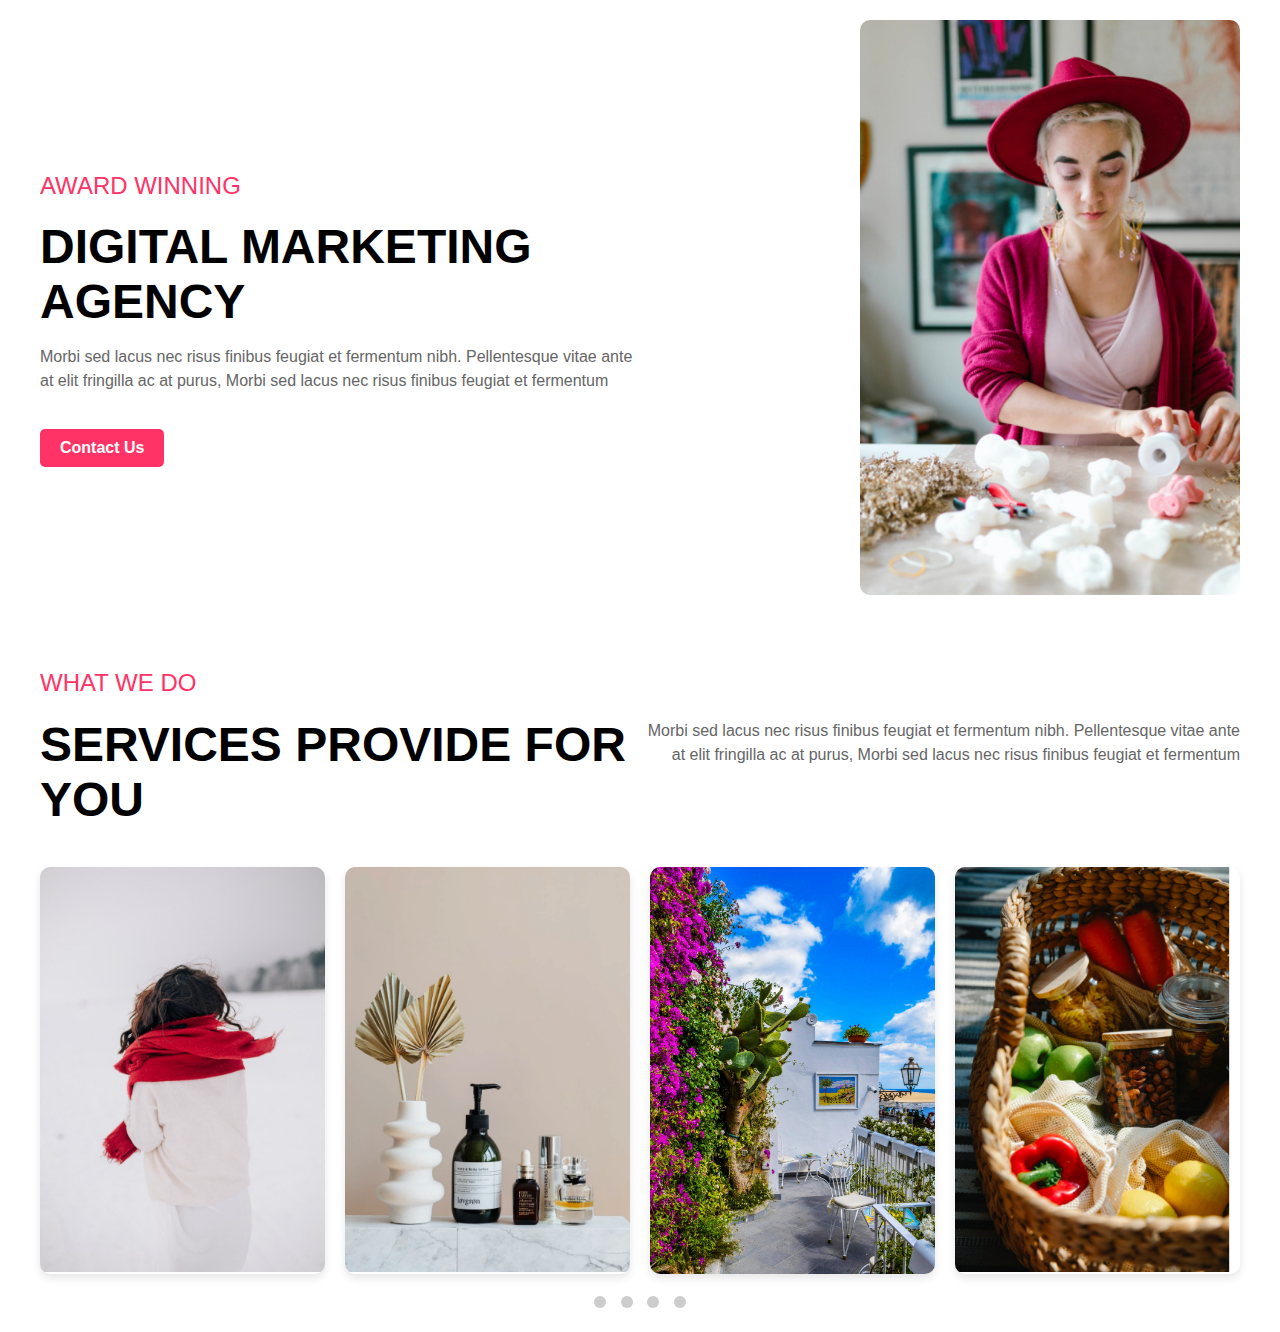
==== index.html @ c3f6c9e7 "half complete" ====
<!DOCTYPE html>
<html lang="en">
<head>
    <meta charset="UTF-8">
    <meta name="viewport" content="width=device-width, initial-scale=1.0">
    <title>Combined Webpage</title>
    <link rel="stylesheet" href="css/style.css">
</head>
<body>
    <div class="page">
        <div class="container1">
            <div class="text-content1">
                <h2>AWARD WINNING</h2>
                <h1>DIGITAL MARKETING AGENCY</h1>
                <p>Morbi sed lacus nec risus finibus feugiat et fermentum nibh. Pellentesque vitae ante at elit fringilla ac at purus, Morbi sed lacus nec risus finibus feugiat et fermentum</p>
                <a href="contact.html" class="contact-button" id="contactUsButton">Contact Us</a>
            </div>
            <div class="image-content">
                <img src="img/hero.png" alt="Marketing Image" width="380px">
            </div>
        </div>

        <div class="container">
            <div class="header">
                <div class="text-content2">
                    <h2>WHAT WE DO</h2>
                    <h1>SERVICES PROVIDE FOR YOU</h1>
                </div>
                <div class="right">
                    <p>Morbi sed lacus nec risus finibus feugiat et fermentum nibh. Pellentesque vitae ante at elit fringilla ac at purus, Morbi sed lacus nec risus finibus feugiat et fermentum</p>
                </div>
            </div>
            
            <div class="services">
                <div class="card" data-index="0">
                    <img src="img/1.png" alt="Service 1">
                    <div class="card-content">
                        <h3>WEB DEVELOPMENT</h3>
                        <p>Morbi sed lacus nec risus finibus feugiat et fermentum nibh. Pellentesque</p>
                        <a href="https://www.fylehq.com/" class="read-more">READ MORE</a>
                    </div>
                </div>
                <div class="card" data-index="1">
                    <img src="img/2.png" alt="Service 2">
                    <div class="card-content">
                        <h3>WEB DESIGN</h3>
                        <p>Morbi sed lacus nec risus finibus feugiat et fermentum nibh. Pellentesque</p>
                        <a href="https://www.fylehq.com/" class="read-more">READ MORE</a>
                    </div>
                </div>
                <div class="card" data-index="2">
                    <img src="img/4.png" alt="Service 3">
                    <div class="card-content">
                        <h3>DIGITAL MARKETING</h3>
                        <p>Morbi sed lacus nec risus finibus feugiat et fermentum nibh. Pellentesque</p>
                        <a href="https://www.fylehq.com/" class="read-more">READ MORE</a>
                    </div>
                </div>
                <div class="card" data-index="3">
                    <img src="img/3.png" alt="Service 4">
                    <div class="card-content">
                        <h3>SEO SERVICES</h3>
                        <p>Morbi sed lacus nec risus finibus feugiat et fermentum nibh. Pellentesque</p>
                        <a href="https://www.fylehq.com/" class="read-more">READ MORE</a>
                    </div>
                </div>
            </div>
            <div class="pagination">
                <span class="dot" data-index="0"></span>
                <span class="dot" data-index="1"></span>
                <span class="dot" data-index="2"></span>
                <span class="dot" data-index="3"></span>
            </div>
        </div>
    </div>

    <script src="js/main.js"></script>
</body>
</html>
---- css/style.css ----
body, html {
    font-family: Arial, sans-serif;
    margin: 0;
    padding: 0;
    height: 100%;
    background-color: #fff;
    display: flex;
    justify-content: center;
    align-items: flex-start; /* Adjusted to align items at the top */
}

.page {
    width: 100%;
    max-width: 1200px;
    margin: 0 auto;
    padding: 20px;
    overflow-y: auto; /* Allow vertical scrolling */
}

.container1 {
    display: flex;
    align-items: center;
    justify-content: space-between;
    margin-bottom: 50px;
}

.text-content1, .text-content2 {
    max-width: 50%;
}

.text-content1 h2, .header h2 {
    color: #ff3366;
    font-weight: normal;
    font-size: 24px;
}

.text-content1 h1, .header h1 {
    font-size: 48px;
    margin: 10px 0;
}

.text-content1 p, .header p {
    color: #666;
    font-size: 16px;
    line-height: 1.5;
}

.contact-button {
    display: inline-block;
    padding: 10px 20px;
    margin-top: 20px;
    background-color: #ff3366;
    color: #fff;
    text-decoration: none;
    font-weight: bold;
    border-radius: 5px;
}

.image-content img {
    border-radius: 10px;
}

.header {
    display: flex;
    justify-content: space-between;
    align-items: center;
    margin-bottom: 30px;
}

.right {
    text-align: right;
    width: 50%;
}

.services {
    display: flex;
    gap: 20px;
}

.card {
    position: relative;
    flex: 1;
    border-radius: 10px;
    overflow: hidden;
    box-shadow: 0 4px 8px rgba(0, 0, 0, 0.1);
    cursor: pointer;
    transition: transform 0.3s;
}

.card img {
    width: 100%;
    height: auto;
    display: block;
    transition: opacity 0.3s;
}

.card-content {
    position: absolute;
    top: 0;
    left: 0;
    right: 0;
    bottom: 0;
    background-color: rgba(0, 0, 0, 0.8);
    color: #fff;
    display: flex;
    flex-direction: column;
    justify-content: center;
    align-items: center;
    text-align: center;
    opacity: 0;
    transition: opacity 0.3s;
    padding: 20px;
}

.card-content h3 {
    font-size: 24px;
    margin-bottom: 10px;
}

.card-content p {
    font-size: 16px;
    margin-bottom: 20px;
}

.card-content .read-more {
    display: inline-block;
    padding: 10px 20px;
    background-color: #fff;
    color: #ff3366;
    text-decoration: none;
    font-weight: bold;
    border-radius: 5px;
}

.card:hover {
    transform: scale(1.05);
}

.card:hover img {
    opacity: 0;
}

.card:hover .card-content {
    opacity: 1;
}

.pagination {
    text-align: center;
    margin-top: 20px;
}

.dot {
    display: inline-block;
    width: 12px;
    height: 12px;
    margin: 0 5px;
    background-color: #ccc;
    border-radius: 50%;
    cursor: pointer;
}

.dot.active {
    background-color: #ff3366;
}

.contact-page {
    max-width: 600px;
    margin: 50px auto;
    padding: 20px;
    border: 1px solid #ddd;
    border-radius: 10px;
    box-shadow: 0 4px 8px rgba(0, 0, 0, 0.1);
}

.contact-page h1 {
    font-size: 32px;
    margin-bottom: 20px;
    text-align: center;
}

.contact-page form {
    display: flex;
    flex-direction: column;
}

.contact-page label {
    margin-bottom: 5px;
    font-weight: bold;
}

.contact-page input, .contact-page textarea {
    margin-bottom: 20px;
    padding: 10px;
    font-size: 16px;
    border: 1px solid #ddd;
    border-radius: 5px;
}

.contact-page button {
    padding: 10px 20px;
    background-color: #ff3366;
    color: #fff;
    border: none;
    border-radius: 5px;
    font-size: 16px;
    cursor: pointer;
}

.contact-page button:hover {
    background-color: #ff6699;
}
.name-row {
    display: flex;
    justify-content: space-between;
}

input[type="text"], input[type="email"] {
    border: none;
    border-bottom: 1px solid #ccc; /* Underline style */
    padding: 10px;
    font-size: 16px;
    display: block;
    width: 100%;
    box-sizing: border-box; /* Include padding and border in width */
}

input[type="text"] {
    flex: 1; /* Flex grow to fill space */
    margin-right: 10px; /* Spacing between first name and last name */
}

input[type="checkbox"] {
    margin-right: 10px;
}

.agreement {
    margin: 20px 0;
}

button {
    padding: 10px 20px;
    background-color: #ff3366;
    color: #fff;
    border: none;
    border-radius: 5px;
    font-size: 16px;
    cursor: pointer;
}

button:hover {
    background-color: #ff6699;
}
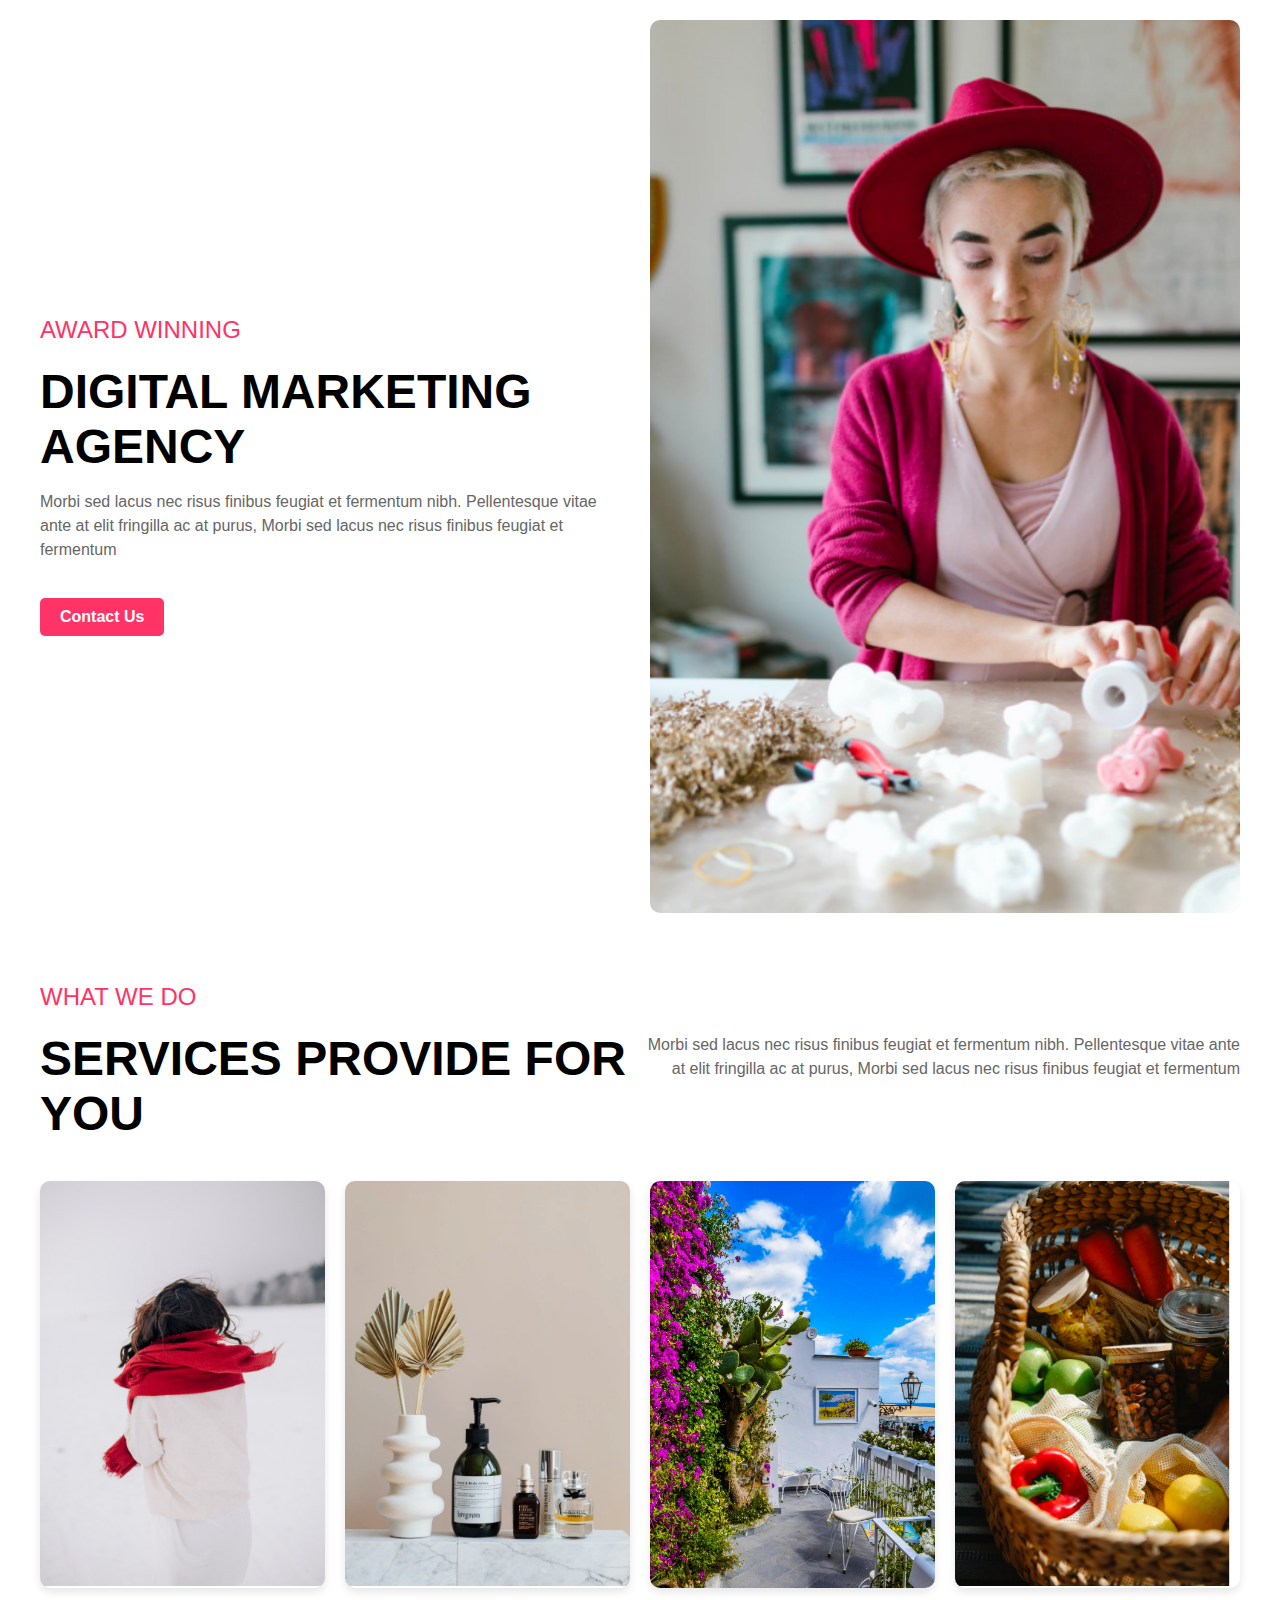
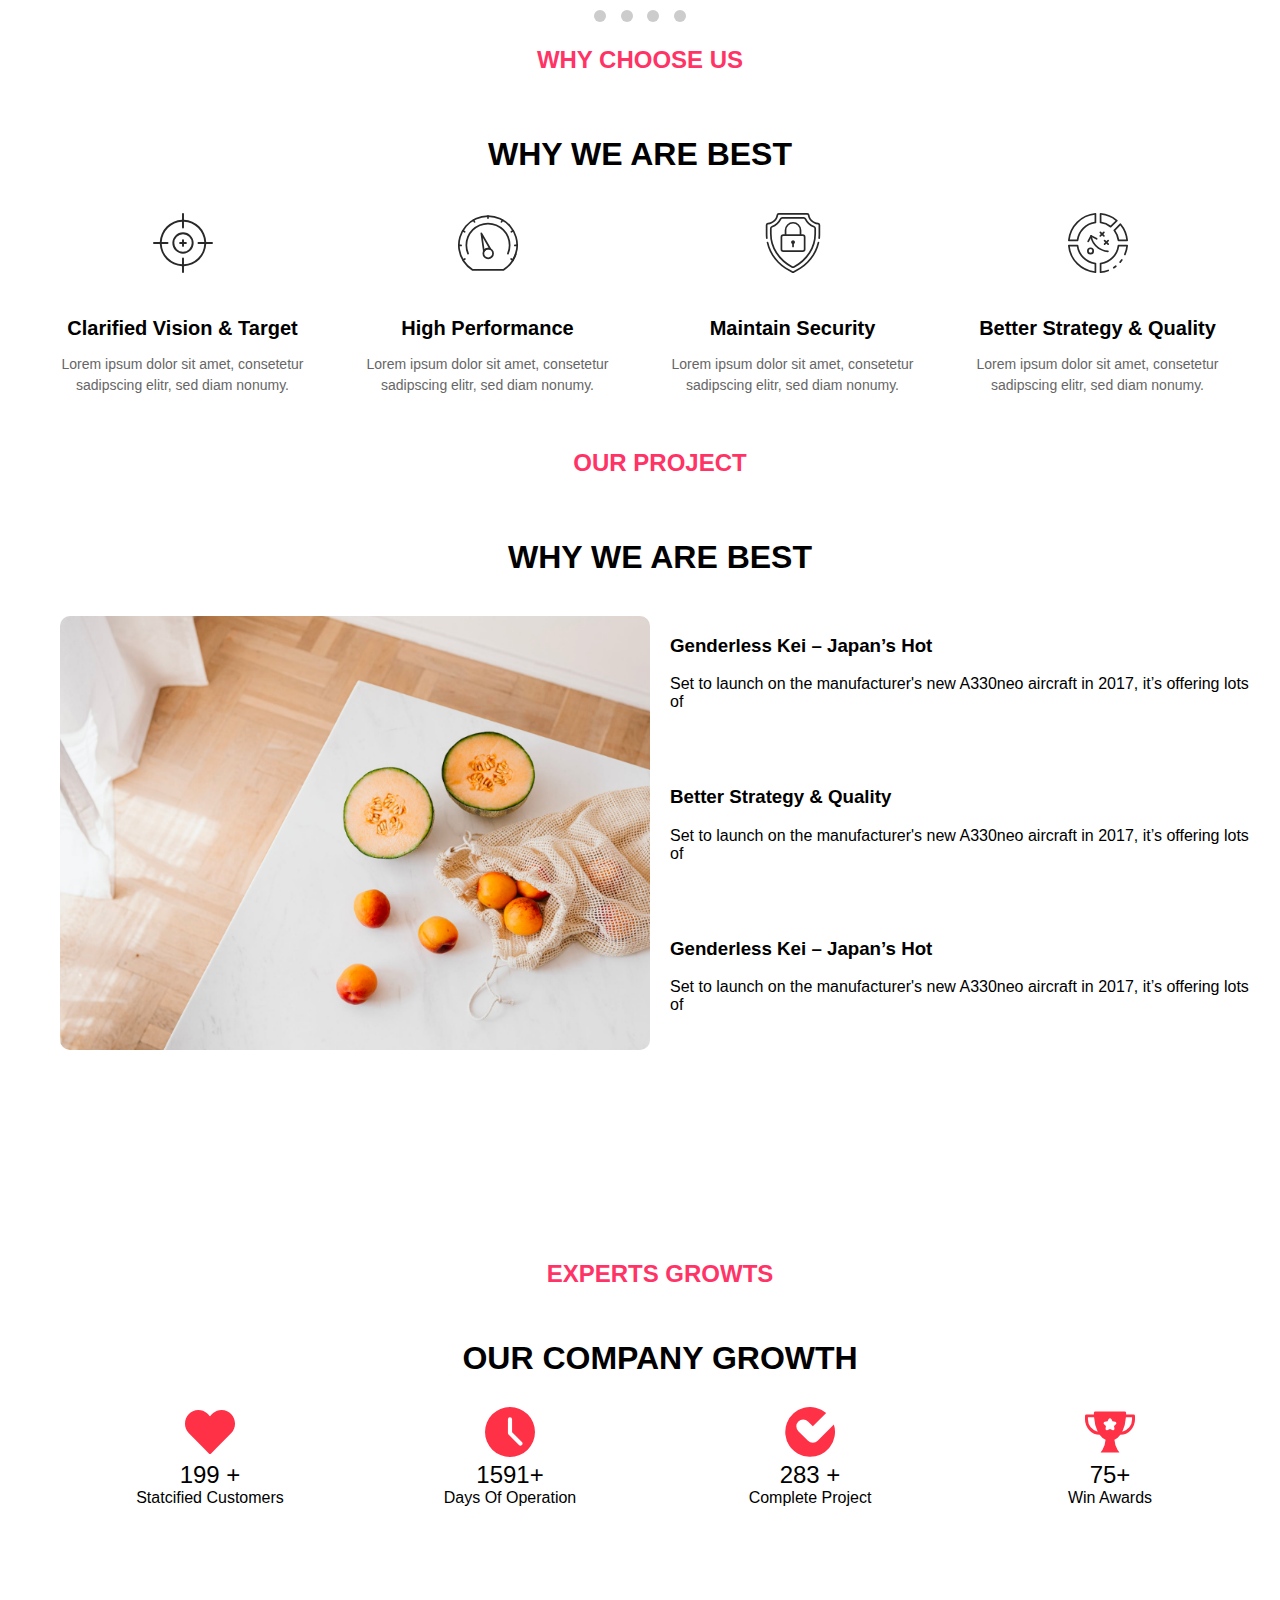
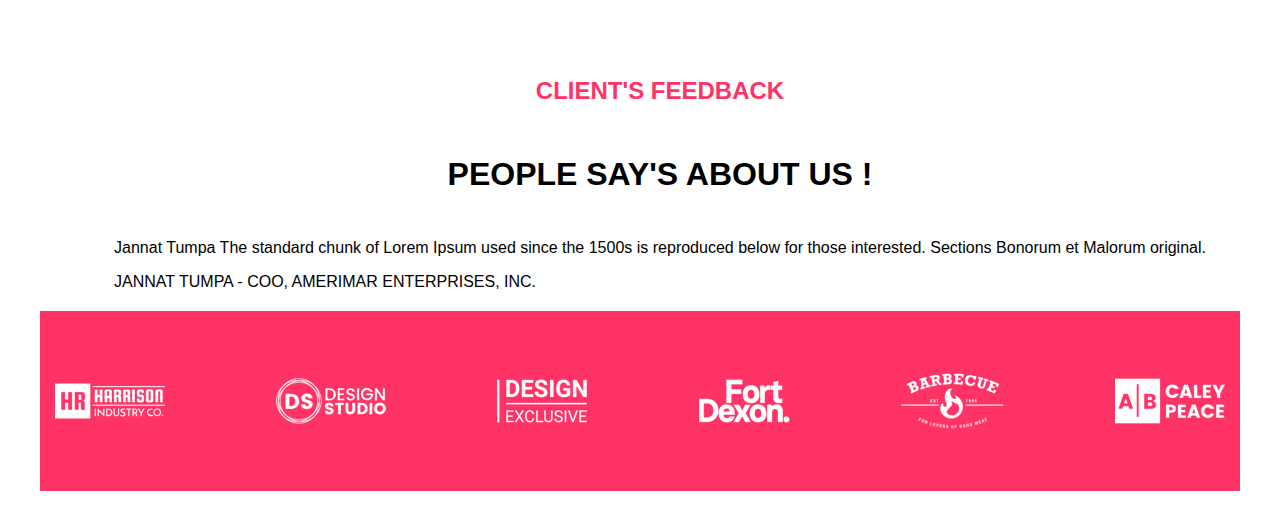
==== commit 042f2948: "complete" ====
--- a/index.html
+++ b/index.html
@@ -16,7 +16,7 @@
                 <a href="contact.html" class="contact-button" id="contactUsButton">Contact Us</a>
             </div>
             <div class="image-content">
-                <img src="img/hero.png" alt="Marketing Image" width="380px">
+                <img src="img/hero.png" alt="Marketing Image" >
             </div>
         </div>
 
@@ -37,7 +37,10 @@
                     <div class="card-content">
                         <h3>WEB DEVELOPMENT</h3>
                         <p>Morbi sed lacus nec risus finibus feugiat et fermentum nibh. Pellentesque</p>
-                        <a href="https://www.fylehq.com/" class="read-more">READ MORE</a>
+                        <a href="https://www.fylehq.com/" class="read-more">
+                            READ MORE
+                            <img src="img/arrow.svg" alt="">
+                        </a>
                     </div>
                 </div>
                 <div class="card" data-index="1">
@@ -45,7 +48,10 @@
                     <div class="card-content">
                         <h3>WEB DESIGN</h3>
                         <p>Morbi sed lacus nec risus finibus feugiat et fermentum nibh. Pellentesque</p>
-                        <a href="https://www.fylehq.com/" class="read-more">READ MORE</a>
+                        <a href="https://www.fylehq.com/" class="read-more">
+                            READ MORE
+                            <img src="img/arrow.svg" alt="">
+                        </a>                    
                     </div>
                 </div>
                 <div class="card" data-index="2">
@@ -53,7 +59,10 @@
                     <div class="card-content">
                         <h3>DIGITAL MARKETING</h3>
                         <p>Morbi sed lacus nec risus finibus feugiat et fermentum nibh. Pellentesque</p>
-                        <a href="https://www.fylehq.com/" class="read-more">READ MORE</a>
+                        <a href="https://www.fylehq.com/" class="read-more">
+                            READ MORE
+                            <img src="img/arrow.svg" alt="">
+                        </a>
                     </div>
                 </div>
                 <div class="card" data-index="3">
@@ -61,7 +70,10 @@
                     <div class="card-content">
                         <h3>SEO SERVICES</h3>
                         <p>Morbi sed lacus nec risus finibus feugiat et fermentum nibh. Pellentesque</p>
-                        <a href="https://www.fylehq.com/" class="read-more">READ MORE</a>
+                        <a href="https://www.fylehq.com/" class="read-more">
+                            READ MORE
+                            <img src="img/arrow.svg" alt="" >
+                        </a>
                     </div>
                 </div>
             </div>
@@ -72,7 +84,122 @@
                 <span class="dot" data-index="3"></span>
             </div>
         </div>
+
+        <div class="why-choose-us">
+            <div class="container">
+                <div class="header-container">
+                    <h2 class="header" style="color: #ff3366;">WHY CHOOSE US</h2>
+                    <h1 class="header">WHY WE ARE BEST</h1>
+                </div>
+                <div class="features">
+                    <div class="feature">
+                        <img src="img/1.svg" alt="Icon 1">
+                        <h3>Clarified Vision & Target</h3>
+                        <p>Lorem ipsum dolor sit amet, consetetur sadipscing elitr, sed diam nonumy.</p>
+                    </div>
+                    <div class="feature">
+                        <img src="img/2.svg" alt="Icon 2">
+                        <h3>High Performance</h3>
+                        <p>Lorem ipsum dolor sit amet, consetetur sadipscing elitr, sed diam nonumy.</p>
+                    </div>
+                    <div class="feature">
+                        <img src="img/3.svg" alt="Icon 3">
+                        <h3>Maintain Security</h3>
+                        <p>Lorem ipsum dolor sit amet, consetetur sadipscing elitr, sed diam nonumy.</p>
+                    </div>
+                    <div class="feature">
+                        <img src="img/4.svg" alt="Icon 4">
+                        <h3>Better Strategy & Quality</h3>
+                        <p>Lorem ipsum dolor sit amet, consetetur sadipscing elitr, sed diam nonumy.</p>
+                    </div>
+                </div>
+            </div>
+        </div>
+
+        <div class="page">
+            <div class="project-section">
+                <div class="header-container">
+                    <h2 class="header" style="color: #ff3366;">OUR PROJECT</h2>
+                    <h1 class="header">WHY WE ARE BEST</h1>
+                </div>
+                <div class="content">
+                    <div class="image-content">
+                        <img id="project-image" src="img/image.png" alt="Project Image">
+                    </div>
+                    <div class="text-content">
+                        <div class="text-block" onclick="showImage('img/image.png', this)">
+                            <h3>Genderless Kei – Japan’s Hot</h3>
+                            <p>Set to launch on the manufacturer's new A330neo aircraft in 2017, it’s offering lots of</p>
+                        </div>
+                        <div class="text-block" onclick="showImage('img/6.png', this)">
+                            <h3>Better Strategy & Quality</h3>
+                            <p>Set to launch on the manufacturer's new A330neo aircraft in 2017, it’s offering lots of</p>
+                        </div>
+                        <div class="text-block" onclick="showImage('img/7.png', this)">
+                            <h3>Genderless Kei – Japan’s Hot</h3>
+                            <p>Set to launch on the manufacturer's new A330neo aircraft in 2017, it’s offering lots of</p>
+                        </div>
+                    </div>
+                </div>
+            </div>
+        </div>
+                    <div class="page">
+                        <div class="growth-section">
+                            <div class="header-container">
+                                <h2 class="header" style="color: #ff3366;">EXPERTS GROWTS</h2>
+                                <h1 class="header">OUR COMPANY GROWTH</h1>
+                            </div>
+                            <div class="stats">
+                                <div class="stat">
+                                    <div class="icon">
+                                        <img src="img/heart (2).svg" alt="">
+                                    </div>
+                                    <div class="number">199 +</div>
+                                    <div class="label">Statcified Customers</div>
+                                </div>
+                                <div class="stat">
+                                    <div class="icon">
+                                        <img src="img/clock (3).svg" alt="">
+                                    </div>
+                                    <div class="number">1591+</div>
+                                    <div class="label">Days Of Operation</div>
+                                </div>
+                                <div class="stat">
+                                    <div class="icon">
+                                        <img src="img/Path 4402.svg" alt="">
+                                    </div>                                    <div class="number">283 +</div>
+                                    <div class="label">Complete Project</div>
+                                </div>
+                                <div class="stat">
+                                    <div class="icon">
+                                        <img src="img/Path 4406.svg" alt="">
+                                    </div>
+                                    <div class="number">75+</div>
+                                    <div class="label">Win Awards</div>
+                                </div>
+                            </div>
+                        </div>
+                
+                        <!-- Client's Feedback Section -->
+                        <div class="feedback-section">
+                            <div class="header-container">
+                                <h2 class="header" style="color: #ff3366;">CLIENT'S FEEDBACK</h2>
+                                <h1 class="header">PEOPLE SAY'S ABOUT US !</h1>
+                            </div>
+                            <div class="testimonial">
+                                <p>Jannat Tumpa The standard chunk of Lorem Ipsum used since the 1500s is reproduced below for those interested. Sections Bonorum et Malorum original.</p>
+                                <div class="author">
+                                    <span class="name">JANNAT TUMPA</span> - COO, AMERIMAR ENTERPRISES, INC.
+                                </div>
+                            </div>
+                        </div>
+                    </div>
+
+        <footer class="footer">
+            <img src="img/Group 500.png" alt="">
+        </footer>
     </div>
+
 
     <script src="js/main.js"></script>
 </body>
--- a/css/style.css
+++ b/css/style.css
@@ -22,6 +22,11 @@
     align-items: center;
     justify-content: space-between;
     margin-bottom: 50px;
+    gap: 20px; /* Adjust the gap between text and image */
+}
+
+.text-content1, .image-content {
+    flex: 1;
 }
 
 .text-content1, .text-content2 {
@@ -54,6 +59,12 @@
     text-decoration: none;
     font-weight: bold;
     border-radius: 5px;
+}
+
+.image-content img {
+    width: 350px;
+    height: 500px;
+    object-fit: cover;
 }
 
 .image-content img {
@@ -123,13 +134,26 @@
 }
 
 .card-content .read-more {
-    display: inline-block;
+    display: inline-flex;
+    align-items: center;
     padding: 10px 20px;
     background-color: #fff;
     color: #ff3366;
     text-decoration: none;
     font-weight: bold;
     border-radius: 5px;
+    transition: background-color 0.3s;
+}
+
+.card-content .read-more img {
+    margin-left: 8px; /* Space between text and arrow */
+    width: 16px; /* Adjust size as needed */
+    height: auto;
+    transition: none; /* Disable transition for arrow */
+}
+
+.card:hover .card-content .read-more img {
+    opacity: 1;
 }
 
 .card:hover {
@@ -209,6 +233,7 @@
 .contact-page button:hover {
     background-color: #ff6699;
 }
+
 .name-row {
     display: flex;
     justify-content: space-between;
@@ -249,4 +274,151 @@
 
 button:hover {
     background-color: #ff6699;
+}
+.footer {
+    height: 120px; 
+    width: 100%;
+    background-color: #ff3366;
+    display: flex;
+    justify-content: center;
+    align-items: center;
+    padding: 30px 0; 
+}
+
+.header-container {
+    text-align: center;
+    display: flex;
+    flex-direction: column;
+    justify-content: center;
+    align-items: center;
+}
+
+.why-choose-us .header {
+    margin-bottom: 40px;
+    text-align: center; 
+}
+
+.features {
+    display: flex;
+    justify-content: space-between;
+    gap: 20px;
+}
+
+.feature {
+    flex: 1;
+    text-align: center;
+}
+
+.feature img {
+    width: 60px;
+    height: 60px;
+    margin-bottom: 20px;
+}
+
+.feature h3 {
+    font-size: 20px;
+    margin-bottom: 10px;
+}
+
+.feature p {
+    color: #666;
+    font-size: 14px;
+    line-height: 1.5;
+}
+
+.image-content {
+    flex: 1;
+    display: flex;
+    justify-content: center;
+    align-items: center; 
+}
+
+.image-content img {
+    width: 100%; 
+    height: 100%; 
+    object-fit: cover; 
+}
+
+.project-section .header {
+    margin-bottom: 40px;
+    text-align: center; 
+}
+
+.content {
+    display: flex;
+    gap: 20px;
+    align-items: stretch; /* Ensure all items stretch to the same height */
+}
+
+.image-content {
+    flex: 1;
+}
+
+.text-content {
+    flex: 1;
+    background-color: #ffffff; /* Set default background color */
+    display: flex;
+    flex-direction: column;
+    justify-content: space-between; /* Distribute space evenly between the text blocks */
+}
+
+.text-block.active {
+    background-color: #ff3366; /* Change background color for active text block */
+}
+
+.text-block {
+    margin-bottom: 20px;
+}
+
+.growth-section{
+    padding: 150px 0px;
+
+}
+
+.growth-section .stats {
+    display: flex;
+    justify-content: space-between; /* Distribute items evenly */
+}
+
+.growth-section .stat {
+    flex: 1;
+    text-align: center;
+    margin: 0 10px;
+    width: 20%;
+    transition: border 0.3s ease; 
+}
+
+.growth-section .stat .number {
+    font-size: 24px; 
+}
+
+.growth-section .stat:hover {
+    border: 2px solid #ff3366; 
+}
+
+.growth-section .stat .icon img {
+    width: 50px; 
+    height: 50px; 
+    transition: transform 0.3s ease; 
+}
+
+.growth-section .stat:hover .icon img {
+    transform: scale(1.1); 
+}
+
+.feedback-section {
+    display: flex;
+    justify-content: center;
+    align-items: center;
+    flex-direction: column;
+}
+
+.footer {
+    height: 120px; 
+    width: 100%;
+    background-color: #ff3366;
+    display: flex;
+    justify-content: center;
+    align-items: center;
+    padding: 30px 0; 
 }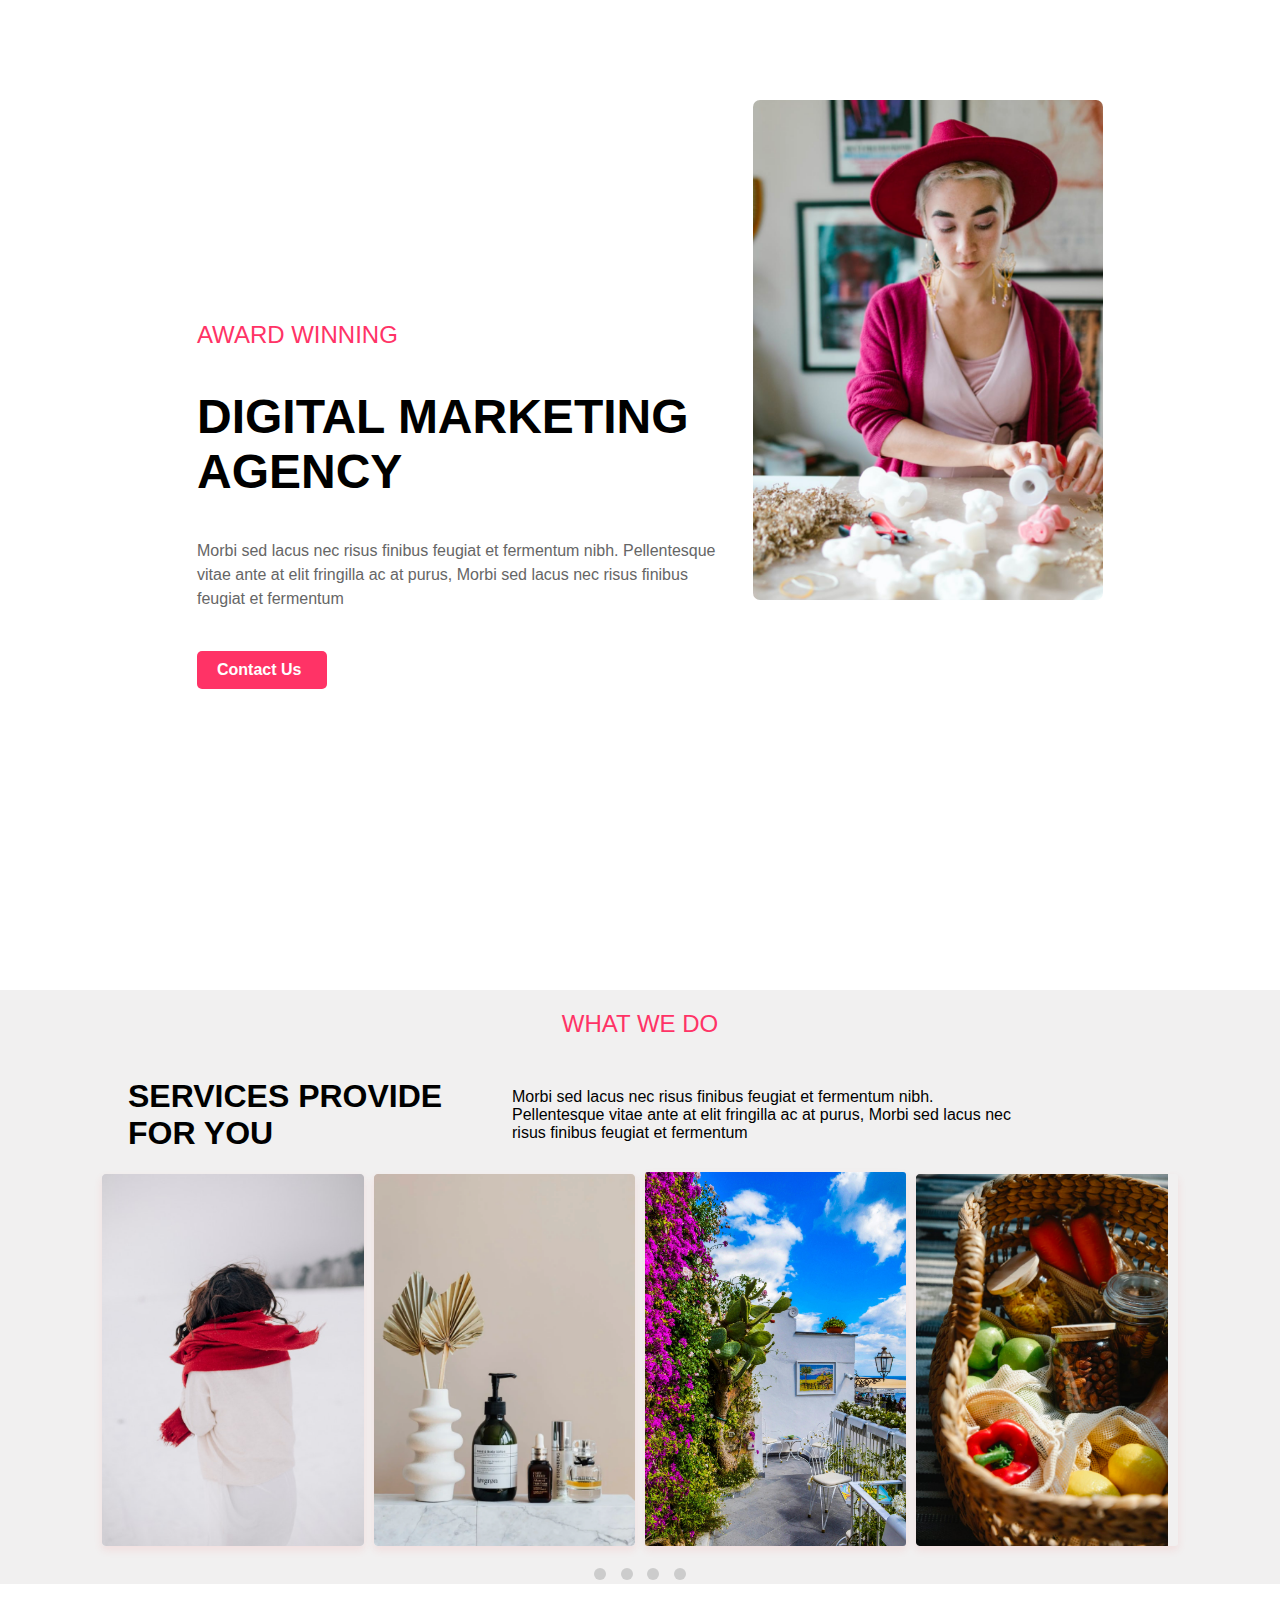
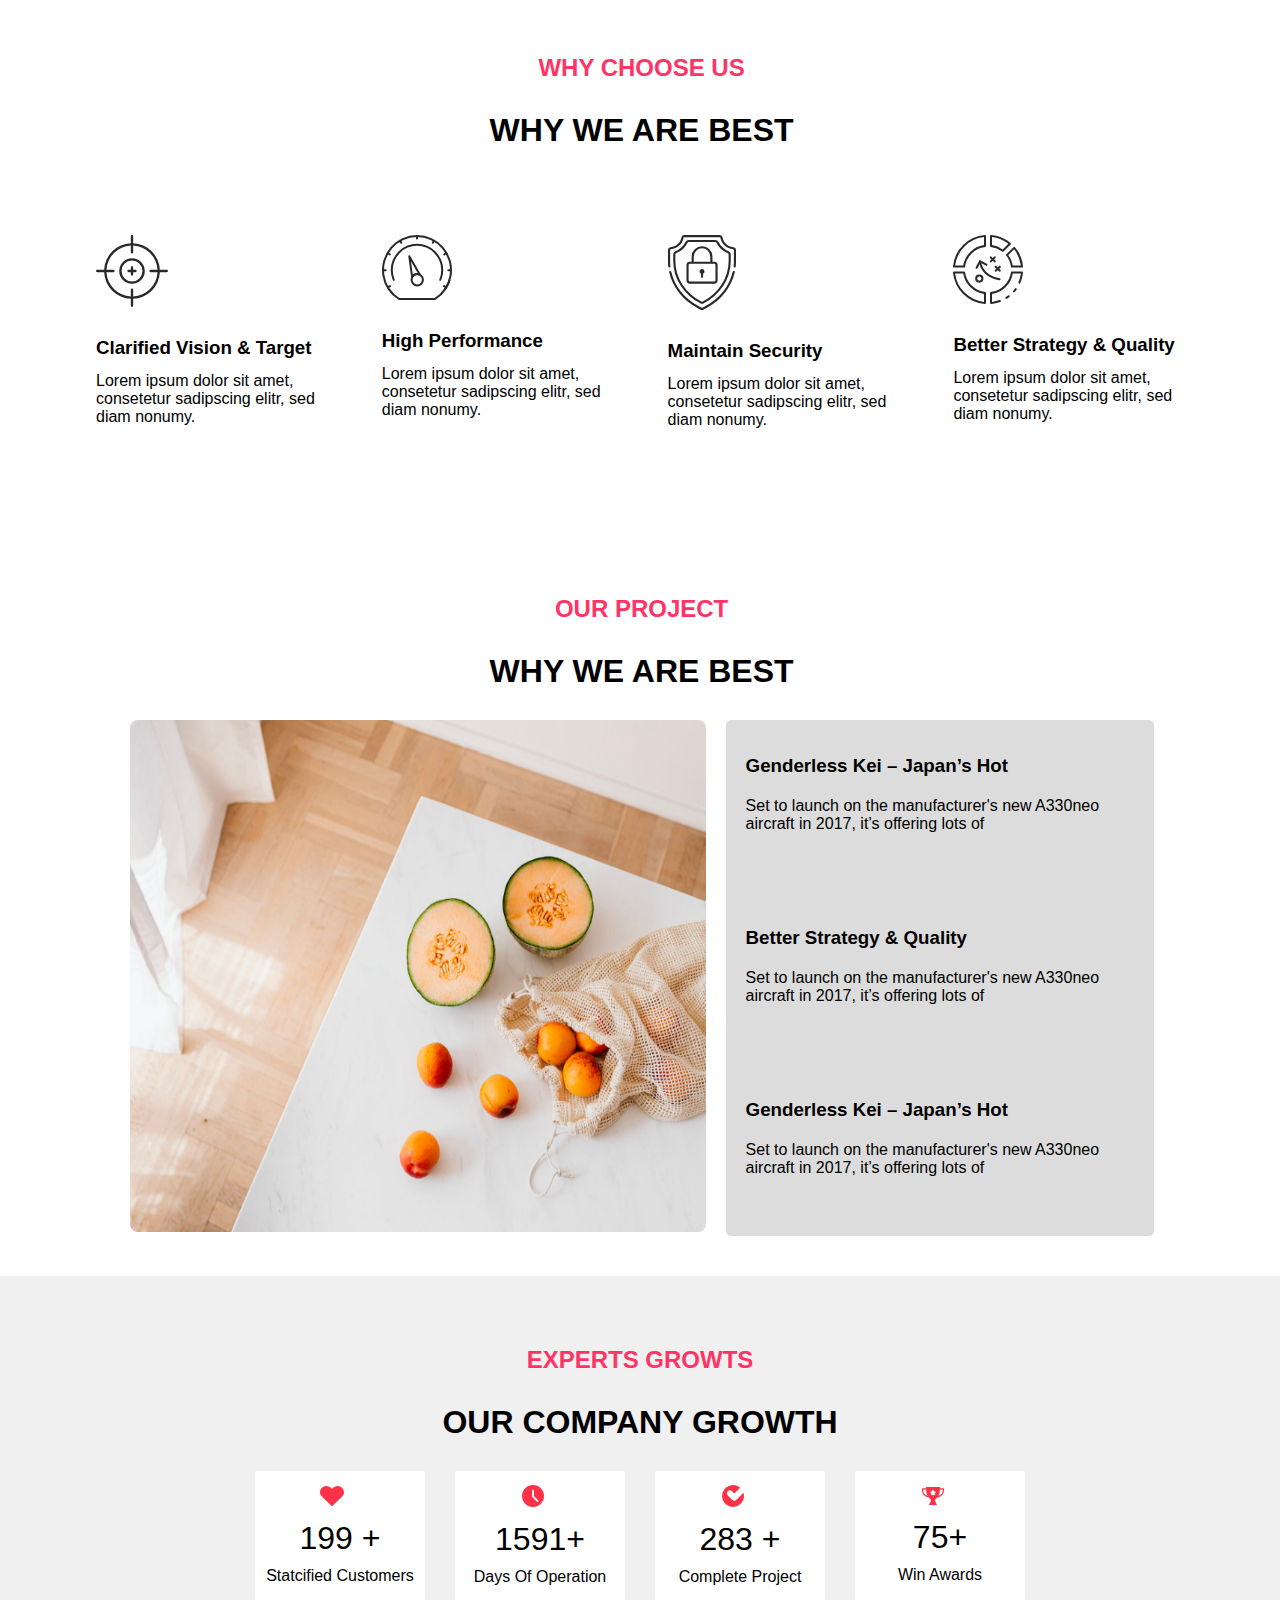
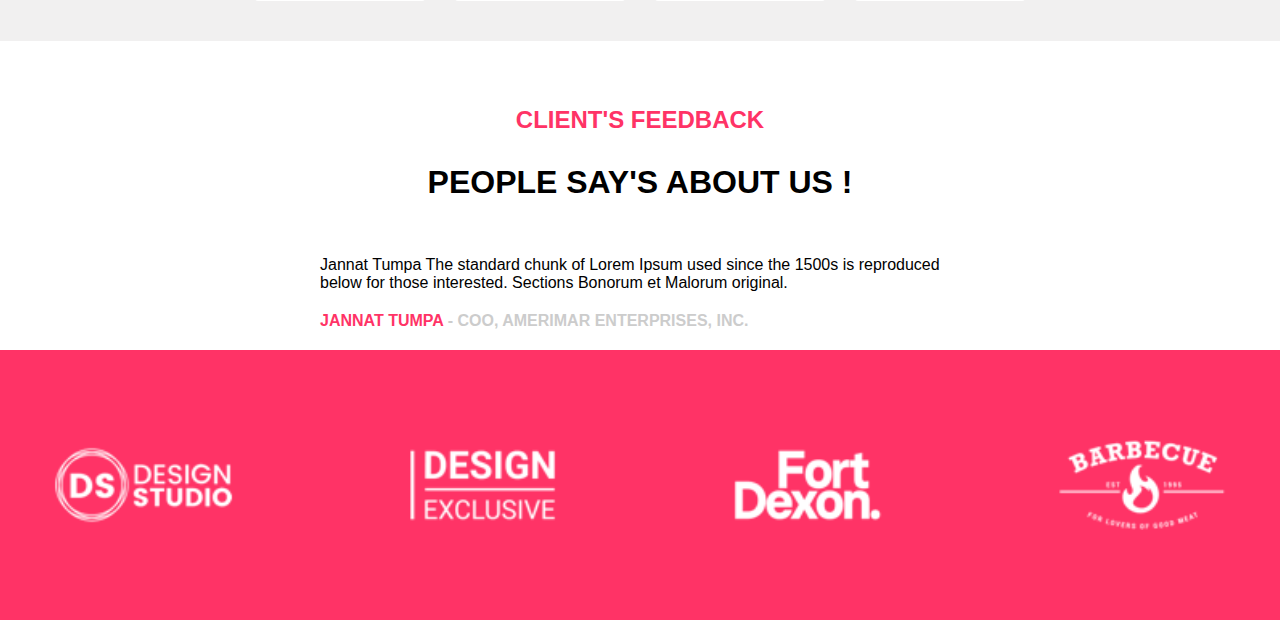
==== commit acf838e3: "complete" ====
--- a/index.html
+++ b/index.html
@@ -8,7 +8,7 @@
 </head>
 <body>
     <div class="page">
-        <div class="container1">
+        <header class="container1">
             <div class="text-content1">
                 <h2>AWARD WINNING</h2>
                 <h1>DIGITAL MARKETING AGENCY</h1>
@@ -18,12 +18,12 @@
             <div class="image-content">
                 <img src="img/hero.png" alt="Marketing Image" >
             </div>
-        </div>
+        </header>
 
-        <div class="container">
+        <section class="container">
+            <h2>WHAT WE DO</h2>
             <div class="header">
                 <div class="text-content2">
-                    <h2>WHAT WE DO</h2>
                     <h1>SERVICES PROVIDE FOR YOU</h1>
                 </div>
                 <div class="right">
@@ -31,7 +31,7 @@
                 </div>
             </div>
             
-            <div class="services">
+            <section class="services">
                 <div class="card" data-index="0">
                     <img src="img/1.png" alt="Service 1">
                     <div class="card-content">
@@ -76,126 +76,118 @@
                         </a>
                     </div>
                 </div>
-            </div>
+            </section>
             <div class="pagination">
                 <span class="dot" data-index="0"></span>
                 <span class="dot" data-index="1"></span>
                 <span class="dot" data-index="2"></span>
                 <span class="dot" data-index="3"></span>
             </div>
-        </div>
+        </section>
 
-        <div class="why-choose-us">
-            <div class="container">
-                <div class="header-container">
-                    <h2 class="header" style="color: #ff3366;">WHY CHOOSE US</h2>
-                    <h1 class="header">WHY WE ARE BEST</h1>
+        <section class="why-choose-us">
+            <div class="header-container">
+                <h2 style="color: #ff3366;">WHY CHOOSE US</h2>
+                <h1>WHY WE ARE BEST</h1>
+            </div>
+            <div class="features">
+                <div class="feature">
+                    <img src="img/1.svg" alt="Icon 1">
+                    <h3>Clarified Vision & Target</h3>
+                    <p>Lorem ipsum dolor sit amet, consetetur sadipscing elitr, sed diam nonumy.</p>
                 </div>
-                <div class="features">
-                    <div class="feature">
-                        <img src="img/1.svg" alt="Icon 1">
-                        <h3>Clarified Vision & Target</h3>
-                        <p>Lorem ipsum dolor sit amet, consetetur sadipscing elitr, sed diam nonumy.</p>
+                <div class="feature">
+                    <img src="img/2.svg" alt="Icon 2">
+                    <h3>High Performance</h3>
+                    <p>Lorem ipsum dolor sit amet, consetetur sadipscing elitr, sed diam nonumy.</p>
+                </div>
+                <div class="feature">
+                    <img src="img/3.svg" alt="Icon 3">
+                    <h3>Maintain Security</h3>
+                    <p>Lorem ipsum dolor sit amet, consetetur sadipscing elitr, sed diam nonumy.</p>
+                </div>
+                <div class="feature">
+                    <img src="img/4.svg" alt="Icon 4">
+                    <h3>Better Strategy & Quality</h3>
+                    <p>Lorem ipsum dolor sit amet, consetetur sadipscing elitr, sed diam nonumy.</p>
+                </div>
+            </div>
+        </section>
+
+        <section class="project-section">
+            <div class="header-container">
+                <h2 style="color: #ff3366;">OUR PROJECT</h2>
+                <h1>WHY WE ARE BEST</h1>
+            </div>
+            <div class="content">
+                <div class="image-content-2">
+                    <img id="project-image" src="img/image.png" alt="Project Image">
+                </div>
+                <div class="text-content">
+                    <div class="text-block" onclick="showImage('img/image.png', this)">
+                        <h3>Genderless Kei – Japan’s Hot</h3>
+                        <p>Set to launch on the manufacturer's new A330neo aircraft in 2017, it’s offering lots of</p>
                     </div>
-                    <div class="feature">
-                        <img src="img/2.svg" alt="Icon 2">
-                        <h3>High Performance</h3>
-                        <p>Lorem ipsum dolor sit amet, consetetur sadipscing elitr, sed diam nonumy.</p>
+                    <div class="text-block" onclick="showImage('img/6.png', this)">
+                        <h3>Better Strategy & Quality</h3>
+                        <p>Set to launch on the manufacturer's new A330neo aircraft in 2017, it’s offering lots of</p>
                     </div>
-                    <div class="feature">
-                        <img src="img/3.svg" alt="Icon 3">
-                        <h3>Maintain Security</h3>
-                        <p>Lorem ipsum dolor sit amet, consetetur sadipscing elitr, sed diam nonumy.</p>
-                    </div>
-                    <div class="feature">
-                        <img src="img/4.svg" alt="Icon 4">
-                        <h3>Better Strategy & Quality</h3>
-                        <p>Lorem ipsum dolor sit amet, consetetur sadipscing elitr, sed diam nonumy.</p>
+                    <div class="text-block" onclick="showImage('img/7.png', this)">
+                        <h3>Genderless Kei – Japan’s Hot</h3>
+                        <p>Set to launch on the manufacturer's new A330neo aircraft in 2017, it’s offering lots of</p>
                     </div>
                 </div>
             </div>
-        </div>
+        </section>
 
-        <div class="page">
-            <div class="project-section">
-                <div class="header-container">
-                    <h2 class="header" style="color: #ff3366;">OUR PROJECT</h2>
-                    <h1 class="header">WHY WE ARE BEST</h1>
+        <section class="growth-section">
+            <div class="header-container">
+                <h2 style="color: #ff3366;">EXPERTS GROWTS</h2>
+                <h1>OUR COMPANY GROWTH</h1>
+            </div>
+            <div class="stats">
+                <div class="stat">
+                    <div class="icon">
+                        <img src="img/heart (2).svg" alt="">
+                    </div>
+                    <div class="number">199 +</div>
+                    <div>Statcified Customers</div>
                 </div>
-                <div class="content">
-                    <div class="image-content">
-                        <img id="project-image" src="img/image.png" alt="Project Image">
+                <div class="stat">
+                    <div class="icon">
+                        <img src="img/clock (3).svg" alt="">
                     </div>
-                    <div class="text-content">
-                        <div class="text-block" onclick="showImage('img/image.png', this)">
-                            <h3>Genderless Kei – Japan’s Hot</h3>
-                            <p>Set to launch on the manufacturer's new A330neo aircraft in 2017, it’s offering lots of</p>
-                        </div>
-                        <div class="text-block" onclick="showImage('img/6.png', this)">
-                            <h3>Better Strategy & Quality</h3>
-                            <p>Set to launch on the manufacturer's new A330neo aircraft in 2017, it’s offering lots of</p>
-                        </div>
-                        <div class="text-block" onclick="showImage('img/7.png', this)">
-                            <h3>Genderless Kei – Japan’s Hot</h3>
-                            <p>Set to launch on the manufacturer's new A330neo aircraft in 2017, it’s offering lots of</p>
-                        </div>
+                    <div class="number">1591+</div>
+                    <div>Days Of Operation</div>
+                </div>
+                <div class="stat">
+                    <div class="icon">
+                        <img src="img/Path 4402.svg" alt="">
+                    </div>                                    <div class="number">283 +</div>
+                    <div class="label">Complete Project</div>
+                </div>
+                <div class="stat">
+                    <div class="icon">
+                        <img src="img/Path 4406.svg" alt="">
                     </div>
+                    <div class="number">75+</div>
+                    <div class="label">Win Awards</div>
                 </div>
             </div>
-        </div>
-                    <div class="page">
-                        <div class="growth-section">
-                            <div class="header-container">
-                                <h2 class="header" style="color: #ff3366;">EXPERTS GROWTS</h2>
-                                <h1 class="header">OUR COMPANY GROWTH</h1>
-                            </div>
-                            <div class="stats">
-                                <div class="stat">
-                                    <div class="icon">
-                                        <img src="img/heart (2).svg" alt="">
-                                    </div>
-                                    <div class="number">199 +</div>
-                                    <div class="label">Statcified Customers</div>
-                                </div>
-                                <div class="stat">
-                                    <div class="icon">
-                                        <img src="img/clock (3).svg" alt="">
-                                    </div>
-                                    <div class="number">1591+</div>
-                                    <div class="label">Days Of Operation</div>
-                                </div>
-                                <div class="stat">
-                                    <div class="icon">
-                                        <img src="img/Path 4402.svg" alt="">
-                                    </div>                                    <div class="number">283 +</div>
-                                    <div class="label">Complete Project</div>
-                                </div>
-                                <div class="stat">
-                                    <div class="icon">
-                                        <img src="img/Path 4406.svg" alt="">
-                                    </div>
-                                    <div class="number">75+</div>
-                                    <div class="label">Win Awards</div>
-                                </div>
-                            </div>
-                        </div>
-                
-                        <!-- Client's Feedback Section -->
-                        <div class="feedback-section">
-                            <div class="header-container">
-                                <h2 class="header" style="color: #ff3366;">CLIENT'S FEEDBACK</h2>
-                                <h1 class="header">PEOPLE SAY'S ABOUT US !</h1>
-                            </div>
-                            <div class="testimonial">
-                                <p>Jannat Tumpa The standard chunk of Lorem Ipsum used since the 1500s is reproduced below for those interested. Sections Bonorum et Malorum original.</p>
-                                <div class="author">
-                                    <span class="name">JANNAT TUMPA</span> - COO, AMERIMAR ENTERPRISES, INC.
-                                </div>
-                            </div>
-                        </div>
-                    </div>
+        </section>
 
-        <footer class="footer">
+        <section class="feedback-section">
+            <h2 style="color: #ff3366;">CLIENT'S FEEDBACK</h2>
+            <h1>PEOPLE SAY'S ABOUT US !</h1>
+            <div class="testimonial">
+                <p>Jannat Tumpa The standard chunk of Lorem Ipsum used since the 1500s is reproduced below for those interested. Sections Bonorum et Malorum original.</p>
+                <div class="author">
+                    <span id="author_name">JANNAT TUMPA</span> - COO, AMERIMAR ENTERPRISES, INC.
+                </div>
+            </div>
+        </section>
+
+        <footer>
             <img src="img/Group 500.png" alt="">
         </footer>
     </div>
--- a/css/style.css
+++ b/css/style.css
@@ -1,53 +1,47 @@
-body, html {
-    font-family: Arial, sans-serif;
+*{
     margin: 0;
     padding: 0;
-    height: 100%;
-    background-color: #fff;
-    display: flex;
-    justify-content: center;
-    align-items: flex-start; /* Adjusted to align items at the top */
-}
-
-.page {
-    width: 100%;
-    max-width: 1200px;
-    margin: 0 auto;
+    box-sizing: border-box;
+}
+
+.page{
+    display: flex;
+    flex-direction: column;
+    font-family:  'Arial Narrow Bold', sans-serif;
+}
+
+.container1{
+    display: flex;
+    justify-content: center;
+    width: 100vw;
+    height: 110vh;
+}
+
+.text-content1{
+    display: flex;
+    flex-direction: column;
+    justify-content: center;
+    width: 45vw;
     padding: 20px;
-    overflow-y: auto; /* Allow vertical scrolling */
-}
-
-.container1 {
-    display: flex;
-    align-items: center;
-    justify-content: space-between;
-    margin-bottom: 50px;
-    gap: 20px; /* Adjust the gap between text and image */
-}
-
-.text-content1, .image-content {
-    flex: 1;
-}
-
-.text-content1, .text-content2 {
-    max-width: 50%;
-}
-
-.text-content1 h2, .header h2 {
+}
+
+.text-content1 h2 {
     color: #ff3366;
     font-weight: normal;
     font-size: 24px;
-}
-
-.text-content1 h1, .header h1 {
+    padding: 20px 0;
+}
+
+.text-content1 h1{
     font-size: 48px;
-    margin: 10px 0;
-}
-
-.text-content1 p, .header p {
+    margin: 20px 0;
+}
+
+.text-content1 p{
     color: #666;
     font-size: 16px;
     line-height: 1.5;
+    margin: 20px 0 ;
 }
 
 .contact-button {
@@ -56,8 +50,9 @@
     margin-top: 20px;
     background-color: #ff3366;
     color: #fff;
+    width: 130px;
     text-decoration: none;
-    font-weight: bold;
+    font-weight: 600;
     border-radius: 5px;
 }
 
@@ -65,42 +60,63 @@
     width: 350px;
     height: 500px;
     object-fit: cover;
-}
-
-.image-content img {
-    border-radius: 10px;
-}
-
-.header {
-    display: flex;
-    justify-content: space-between;
-    align-items: center;
-    margin-bottom: 30px;
-}
-
-.right {
-    text-align: right;
-    width: 50%;
-}
-
-.services {
-    display: flex;
-    gap: 20px;
+    border-radius: 7px;
+    position: relative;
+    top: 100px;
+}
+
+.container{
+    display: flex;
+    flex-direction: column;
+    align-items: center;
+    background-color: #f1f0f0;
+}
+
+.container h2{
+    color: #ff3366;
+    font-weight: normal;
+    font-size: 24px;
+    padding: 20px;
+    position: relative;
+    right: 0;
+}
+
+.header{
+    display: flex;
+    margin: 20px;
+    width: 80vw;
+    align-items: center;
+}
+
+.header h1{
+    width: 30vw;
+}
+
+.header p{
+    width: 80%;
+}
+
+.services{
+    display: grid;
+    grid-template-columns: repeat(4 ,1fr);
+    width: 84vw;
+    gap: 10px;
+    align-items: end;
 }
 
 .card {
     position: relative;
     flex: 1;
-    border-radius: 10px;
+    border-radius: 3px;
     overflow: hidden;
-    box-shadow: 0 4px 8px rgba(0, 0, 0, 0.1);
+    box-shadow: 0 4px 8px rgba(244, 56, 56, 0.1);
     cursor: pointer;
     transition: transform 0.3s;
 }
 
 .card img {
     width: 100%;
-    height: auto;
+    height: 100%;
     display: block;
     transition: opacity 0.3s;
 }
@@ -111,7 +127,7 @@
     left: 0;
     right: 0;
     bottom: 0;
-    background-color: rgba(0, 0, 0, 0.8);
+    background-color: rgba(255, 59, 59, 0.968);
     color: #fff;
     display: flex;
     flex-direction: column;
@@ -146,10 +162,9 @@
 }
 
 .card-content .read-more img {
-    margin-left: 8px; /* Space between text and arrow */
-    width: 16px; /* Adjust size as needed */
+    width: 16px;
     height: auto;
-    transition: none; /* Disable transition for arrow */
+    transition: none; 
 }
 
 .card:hover .card-content .read-more img {
@@ -157,7 +172,7 @@
 }
 
 .card:hover {
-    transform: scale(1.05);
+    transform: scale(1.02);
 }
 
 .card:hover img {
@@ -187,238 +202,154 @@
     background-color: #ff3366;
 }
 
-.contact-page {
-    max-width: 600px;
-    margin: 50px auto;
-    padding: 20px;
-    border: 1px solid #ddd;
-    border-radius: 10px;
-    box-shadow: 0 4px 8px rgba(0, 0, 0, 0.1);
-}
-
-.contact-page h1 {
-    font-size: 32px;
-    margin-bottom: 20px;
+.why-choose-us{
+    display: flex;
+    flex-direction: column;
+    justify-content: center;
+    align-items: center;
+    width: 94vw;
+    margin: 40px ;
+}
+
+.features{
+    display: flex;
+    margin: 30px;
+}
+
+.header-container h1, 
+.header-container h2{
+    margin: 30px;
     text-align: center;
 }
 
-.contact-page form {
-    display: flex;
-    flex-direction: column;
-}
-
-.contact-page label {
-    margin-bottom: 5px;
-    font-weight: bold;
-}
-
-.contact-page input, .contact-page textarea {
-    margin-bottom: 20px;
+.feature, .feature h3, .feature p, .feature img{
+    margin: 13px;
+}
+
+.project-section{
+    display: flex;
+    flex-direction: column;
+    justify-content: center;
+    align-items: center;
+    width: 94vw;
+    margin: 40px ;
+}
+
+.content {
+    display: flex;
+    gap: 20px;
+    width: 80vw;
+    align-items: stretch; 
+}
+
+.image-content-2 img{
+    flex: 1;
+    width: 45vw;
+    height: 40vw;
+    border-radius: 8px;
+}
+
+.text-content {
+    background-color: gainsboro; 
+    display: grid;
+    grid-template-rows: repeat(3, 1fr);
+    border-radius: 5px;
+}
+
+.text-block.active {
+    background-color: #ff3366; 
+    color: azure;
+}
+
+.text-block {
+    padding: 25px 20px;;
+    height: 100%;
+}
+
+.text-block h3, .text-block p{
+    padding: 10px 0 ;
+}
+
+.growth-section{
+    display: flex;
+    flex-direction: column;
+    justify-content: center;
+    align-items: center;
+    width: 100vw;
+    padding: 40px ;
+    background-color: #f1f0f0;
+}
+
+.stats{
+    display: grid;
+    grid-template-columns: repeat(4, 1fr);
+    gap: 30px;
+}
+
+.stat{
+    display: flex;
+    height: 130px;
+    width: 170px;
+    flex-direction: column;
+    align-items: center;
+    justify-content: center;
+    background-color: white;
+    border-radius: 3px;
+}
+
+.stat:hover{
+    transform: scale(1.02);
+    box-shadow: 5px 5px 5px rgba(180, 179, 179, 0.5);
+}
+
+.icon img{
+    width: 60%;
+}
+
+.number{
     padding: 10px;
-    font-size: 16px;
-    border: 1px solid #ddd;
-    border-radius: 5px;
-}
-
-.contact-page button {
-    padding: 10px 20px;
+    font-size: xx-large;
+}
+
+.feedback-section{
+    display: flex;
+    padding-top: 50px;
+    flex-direction: column;
+    justify-content: center;
+    align-items: center;
+}
+
+.feedback-section h1, .feedback-section h2{
+    padding: 15px 0;
+}
+
+.testimonial{
+    width: 50vw;
+    margin: 20px 0 ;
+    font-weight: 800;
+}
+
+.testimonial p{
+    font-weight: 400;
+    padding: 20px 0 ;
+}
+
+#author_name{
+    color: #ff3366;
+}
+
+.author{
+    color: #ccc;
+}
+
+footer{
+    display: flex;
+    justify-content: center;
+    align-items: center;
     background-color: #ff3366;
-    color: #fff;
-    border: none;
-    border-radius: 5px;
-    font-size: 16px;
-    cursor: pointer;
-}
-
-.contact-page button:hover {
-    background-color: #ff6699;
-}
-
-.name-row {
-    display: flex;
-    justify-content: space-between;
-}
-
-input[type="text"], input[type="email"] {
-    border: none;
-    border-bottom: 1px solid #ccc; /* Underline style */
-    padding: 10px;
-    font-size: 16px;
-    display: block;
-    width: 100%;
-    box-sizing: border-box; /* Include padding and border in width */
-}
-
-input[type="text"] {
-    flex: 1; /* Flex grow to fill space */
-    margin-right: 10px; /* Spacing between first name and last name */
-}
-
-input[type="checkbox"] {
-    margin-right: 10px;
-}
-
-.agreement {
-    margin: 20px 0;
-}
-
-button {
-    padding: 10px 20px;
-    background-color: #ff3366;
-    color: #fff;
-    border: none;
-    border-radius: 5px;
-    font-size: 16px;
-    cursor: pointer;
-}
-
-button:hover {
-    background-color: #ff6699;
-}
-.footer {
-    height: 120px; 
-    width: 100%;
-    background-color: #ff3366;
-    display: flex;
-    justify-content: center;
-    align-items: center;
-    padding: 30px 0; 
-}
-
-.header-container {
-    text-align: center;
-    display: flex;
-    flex-direction: column;
-    justify-content: center;
-    align-items: center;
-}
-
-.why-choose-us .header {
-    margin-bottom: 40px;
-    text-align: center; 
-}
-
-.features {
-    display: flex;
-    justify-content: space-between;
-    gap: 20px;
-}
-
-.feature {
-    flex: 1;
-    text-align: center;
-}
-
-.feature img {
-    width: 60px;
-    height: 60px;
-    margin-bottom: 20px;
-}
-
-.feature h3 {
-    font-size: 20px;
-    margin-bottom: 10px;
-}
-
-.feature p {
-    color: #666;
-    font-size: 14px;
-    line-height: 1.5;
-}
-
-.image-content {
-    flex: 1;
-    display: flex;
-    justify-content: center;
-    align-items: center; 
-}
-
-.image-content img {
-    width: 100%; 
-    height: 100%; 
-    object-fit: cover; 
-}
-
-.project-section .header {
-    margin-bottom: 40px;
-    text-align: center; 
-}
-
-.content {
-    display: flex;
-    gap: 20px;
-    align-items: stretch; /* Ensure all items stretch to the same height */
-}
-
-.image-content {
-    flex: 1;
-}
-
-.text-content {
-    flex: 1;
-    background-color: #ffffff; /* Set default background color */
-    display: flex;
-    flex-direction: column;
-    justify-content: space-between; /* Distribute space evenly between the text blocks */
-}
-
-.text-block.active {
-    background-color: #ff3366; /* Change background color for active text block */
-}
-
-.text-block {
-    margin-bottom: 20px;
-}
-
-.growth-section{
-    padding: 150px 0px;
-
-}
-
-.growth-section .stats {
-    display: flex;
-    justify-content: space-between; /* Distribute items evenly */
-}
-
-.growth-section .stat {
-    flex: 1;
-    text-align: center;
-    margin: 0 10px;
-    width: 20%;
-    transition: border 0.3s ease; 
-}
-
-.growth-section .stat .number {
-    font-size: 24px; 
-}
-
-.growth-section .stat:hover {
-    border: 2px solid #ff3366; 
-}
-
-.growth-section .stat .icon img {
-    width: 50px; 
-    height: 50px; 
-    transition: transform 0.3s ease; 
-}
-
-.growth-section .stat:hover .icon img {
-    transform: scale(1.1); 
-}
-
-.feedback-section {
-    display: flex;
-    justify-content: center;
-    align-items: center;
-    flex-direction: column;
-}
-
-.footer {
-    height: 120px; 
-    width: 100%;
-    background-color: #ff3366;
-    display: flex;
-    justify-content: center;
-    align-items: center;
-    padding: 30px 0; 
+    height: 30vh;
+}
+
+footer img{
+    height: 10vh;
 }